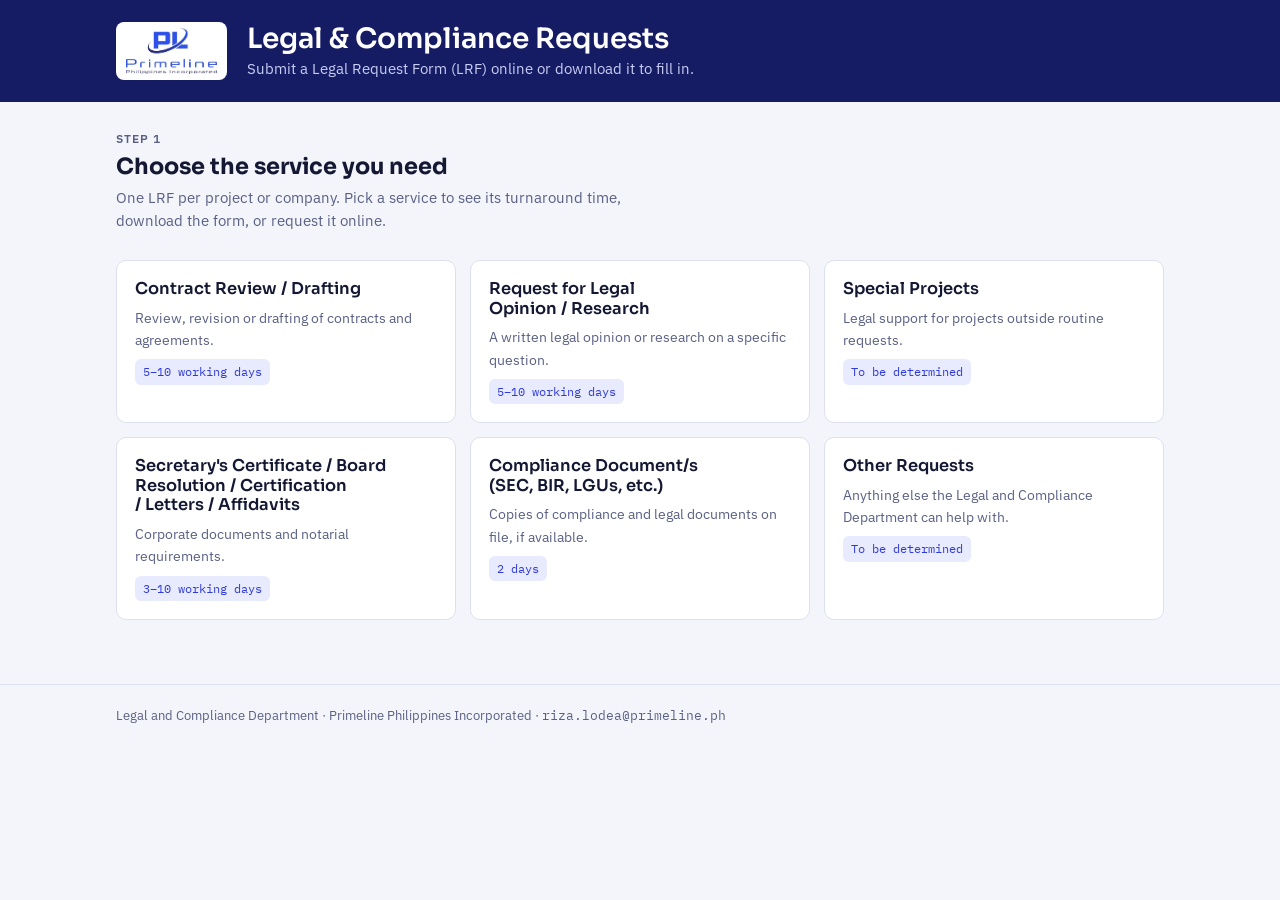
==== legal/index.html @ 555d3fc2 "Add Primeline Legal & Compliance request portal under /legal Co-Authored-By: Claude Opus 5.5 <norepl" ====
<!doctype html>
<html lang="en">
<head>
<meta charset="utf-8">
<meta name="viewport" content="width=device-width,initial-scale=1">
<title>Primeline Legal Requests</title>
<meta name="description" content="Request legal and compliance services from Primeline Philippines Incorporated.">
<link rel="icon" href="logo.jpeg">
<link rel="preconnect" href="https://fonts.googleapis.com">
<link rel="stylesheet" href="https://fonts.googleapis.com/css2?family=Sora:wght@500;600;700&family=IBM+Plex+Sans:wght@400;500;600&family=IBM+Plex+Mono:wght@500&display=swap">
<style>
/* ===== SETTINGS ===== the inbox that receives every online request */
:root{
  --bg:#f4f5fb; --surface:#ffffff; --ink:#141833; --muted:#5a6085; --line:#dde0ef;
  --brand:#2f3bd9; --brand-ink:#ffffff; --brand-soft:#e8eafd; --navy:#151c63;
  --ok:#1f7a4d; --ok-soft:#e3f4ea; --err:#b4233c;
  --f-display:"Sora","Segoe UI",system-ui,sans-serif;
  --f-body:"IBM Plex Sans","Segoe UI",system-ui,sans-serif;
  --f-mono:"IBM Plex Mono",ui-monospace,Menlo,monospace;
  --r:10px; color-scheme:light;
}
@media (prefers-color-scheme: dark){:root{
  --bg:#0c0f22; --surface:#151935; --ink:#e7e9f8; --muted:#9ca2c8; --line:#2a2f57;
  --brand:#7f8aff; --brand-ink:#0c0f22; --brand-soft:#20265a; --navy:#0a0d2b;
  --ok:#6fd39e; --ok-soft:#173a2a; --err:#ff8a9d; color-scheme:dark}}
*{box-sizing:border-box}
body{margin:0;background:var(--bg);color:var(--ink);font-family:var(--f-body);font-size:15px;line-height:1.55}
img{max-width:100%}
[hidden]{display:none!important}
.wrap{max-width:1080px;margin:0 auto;padding-left:max(16px,env(safe-area-inset-left,0px));padding-right:max(16px,env(safe-area-inset-right,0px))}
h1,h2,h3{font-family:var(--f-display);text-wrap:balance;margin:0;line-height:1.2}
button,input,select,textarea{font:inherit;color:inherit}
:focus-visible{outline:2px solid var(--brand);outline-offset:2px}
.band{background:var(--navy);color:#fff}
.band .wrap{display:flex;gap:20px;align-items:center;padding-block:22px;flex-wrap:wrap}
.logo{background:#fff;border-radius:8px;padding:6px 10px;display:flex}
.logo img{height:46px;width:auto;display:block}
.band h1{font-size:clamp(1.3rem,3vw,1.75rem);font-weight:600}
.band p{margin:2px 0 0;color:#c9cdf5;font-size:.92rem}
main{padding-block:28px 64px;display:grid;gap:28px}
.eyebrow{font-size:.74rem;letter-spacing:.09em;text-transform:uppercase;color:var(--muted);font-weight:600}
.lead{color:var(--muted);max-width:62ch;margin:6px 0 0}
.grid{display:grid;grid-template-columns:repeat(auto-fill,minmax(300px,1fr));gap:14px}
.svc{background:var(--surface);border:1px solid var(--line);border-radius:var(--r);padding:18px;text-align:left;cursor:pointer;display:grid;gap:8px;align-content:start;transition:border-color .15s}
.svc:hover{border-color:var(--brand)}
.svc[aria-pressed="true"]{border-color:var(--brand);box-shadow:0 0 0 2px var(--brand) inset}
.svc h3{font-size:1.02rem;font-weight:600}
.svc p{margin:0;color:var(--muted);font-size:.9rem}
.tat{font-family:var(--f-mono);font-size:.78rem;color:var(--brand);background:var(--brand-soft);border-radius:6px;padding:3px 8px;justify-self:start}
.panel{background:var(--surface);border:1px solid var(--line);border-radius:var(--r);padding:22px;display:grid;gap:16px}
.panel h2{font-size:1.3rem;font-weight:600}
.panel ul{margin:0;padding-left:20px;color:var(--muted)}
.actions{display:flex;gap:10px;flex-wrap:wrap}
.btn{border:1px solid var(--brand);background:var(--brand);color:var(--brand-ink);padding:10px 16px;border-radius:8px;cursor:pointer;font-weight:600;display:inline-flex;gap:8px;align-items:center;text-decoration:none}
.btn.ghost{background:transparent;color:var(--brand)}
.btn:disabled{opacity:.5;cursor:not-allowed}
.btn svg{width:16px;height:16px}
.hint{font-size:.85rem;color:var(--muted);margin:0}
.row{display:grid;grid-template-columns:repeat(auto-fit,minmax(240px,1fr));gap:16px}
.field{display:grid;gap:6px;min-width:0}
label,.lbl{font-weight:600;font-size:.88rem}
.req::after{content:" *";color:var(--err)}
input[type=text],input[type=email],input[type=date],select,textarea{width:100%;border:1px solid var(--line);background:var(--bg);border-radius:8px;padding:10px 12px}
textarea{min-height:110px;resize:vertical}
.checks{display:grid;grid-template-columns:repeat(auto-fit,minmax(260px,1fr));gap:8px}
.check{display:flex;gap:10px;align-items:flex-start;border:1px solid var(--line);border-radius:8px;padding:10px 12px;cursor:pointer;font-weight:500;font-size:.9rem}
.check input{margin-top:4px;accent-color:var(--brand)}
.check:has(input:checked){border-color:var(--brand);background:var(--brand-soft)}
.err{color:var(--err);font-size:.88rem;margin:0}
.notes{border-top:1px dashed var(--line);padding-top:14px;font-size:.84rem;color:var(--muted);display:grid;gap:4px}
.done{background:var(--ok-soft);border:1px solid var(--ok);border-radius:var(--r);padding:18px;display:grid;gap:8px}
.done h3{color:var(--ok);font-size:1.05rem}
.mono{font-family:var(--f-mono)}
.hp{position:absolute;left:-9999px}
footer{border-top:1px solid var(--line);padding-block:20px;color:var(--muted);font-size:.84rem}
</style>
</head>
<body>
<header class="band"><div class="wrap">
  <div class="logo"><img src="logo.jpeg" alt="Primeline Philippines Incorporated"></div>
  <div><h1>Legal &amp; Compliance Requests</h1><p>Submit a Legal Request Form (LRF) online or download it to fill in.</p></div>
</div></header>

<main class="wrap">
  <section>
    <div class="eyebrow">Step 1</div>
    <h2 style="font-size:1.4rem;margin-top:4px">Choose the service you need</h2>
    <p class="lead">One LRF per project or company. Pick a service to see its turnaround time, download the form, or request it online.</p>
  </section>
  <div class="grid" id="grid"></div>
  <div class="panel" id="detail" hidden></div>
  <div id="formArea" hidden></div>
</main>

<footer><div class="wrap">Legal and Compliance Department · Primeline Philippines Incorporated · <span class="mono" id="mailText"></span></div></footer>

<script>
/* ===== SETTINGS ===== */
const LEGAL_EMAIL = "riza.lodea@primeline.ph";        // receives every online request
const FORM_FILE   = "Legal-Request-Form-LRF.docx";          // downloadable form

const SERVICES = [
  {id:"contract",name:"Contract Review / Drafting",tat:"5–10 working days",blurb:"Review, revision or drafting of contracts and agreements.",bring:["Draft contract or the other party's version, if any","Key commercial terms and deadlines","Counterparty details"]},
  {id:"opinion",name:"Request for Legal Opinion / Research",tat:"5–10 working days",blurb:"A written legal opinion or research on a specific question.",bring:["The exact question to be answered","Background facts and related documents"]},
  {id:"special",name:"Special Projects",tat:"To be determined",blurb:"Legal support for projects outside routine requests.",bring:["Project brief and timeline","People involved and expected deliverables"]},
  {id:"corporate",name:"Secretary's Certificate / Board Resolution / Certification / Letters / Affidavits",tat:"3–10 working days",blurb:"Corporate documents and notarial requirements.",bring:["Purpose and the agency or party requiring it","Exact wording or format required, if prescribed"],tats:["Secretary's Certificate / Certification: 3 working days","Board Resolution: 5 working days","Letters, Affidavits and other legal documents: 5–10 working days"],subtypes:["Secretary's Certificate","Board Resolution","Certification","Letter","Affidavit"]},
  {id:"compliance",name:"Compliance Document/s (SEC, BIR, LGUs, etc.)",tat:"2 days",blurb:"Copies of compliance and legal documents on file, if available.",bring:["Which documents and for which company","Where and why they will be submitted"]},
  {id:"other",name:"Other Requests",tat:"To be determined",blurb:"Anything else the Legal and Compliance Department can help with.",bring:["A clear description of what you need"]},
];

const $=s=>document.querySelector(s);
const esc=s=>String(s??"").replace(/[&<>"']/g,c=>({"&":"&amp;","<":"&lt;",">":"&gt;",'"':"&quot;","'":"&#39;"}[c]));
const svcName=id=>(SERVICES.find(s=>s.id===id)||{}).name||id;
const ICON_DL='<svg viewBox="0 0 24 24" fill="none" stroke="currentColor" stroke-width="2" stroke-linecap="round" stroke-linejoin="round"><path d="M12 3v12m0 0-5-5m5 5 5-5M4 21h16"/></svg>';
const ICON_SEND='<svg viewBox="0 0 24 24" fill="none" stroke="currentColor" stroke-width="2" stroke-linecap="round" stroke-linejoin="round"><path d="M4 12h14m0 0-6-6m6 6-6 6"/></svg>';
let selected=null;
$("#mailText").textContent=LEGAL_EMAIL;

function manila(){const p=new Intl.DateTimeFormat("en-CA",{timeZone:"Asia/Manila",year:"numeric",month:"2-digit",day:"2-digit",hour:"2-digit",minute:"2-digit",hour12:false}).formatToParts(new Date());const g=t=>p.find(x=>x.type===t).value;return{ymd:`${g("year")}${g("month")}${g("day")}`,hour:+g("hour")%24,text:`${g("year")}-${g("month")}-${g("day")} ${g("hour")%24}:${g("minute")}`}}
function lrfNo(){const c="ABCDEFGHJKLMNPQRSTUVWXYZ23456789";let r="";for(let i=0;i<4;i++)r+=c[Math.floor(Math.random()*c.length)];return `LRF-${manila().ymd}-${r}`}

function renderGrid(){
  $("#grid").innerHTML=SERVICES.map(s=>`<button class="svc" data-id="${s.id}" aria-pressed="${selected===s.id}"><h3>${esc(s.name)}</h3><p>${esc(s.blurb)}</p><span class="tat">${esc(s.tat)}</span></button>`).join("");
  $("#grid").querySelectorAll(".svc").forEach(b=>b.onclick=()=>selectService(b.dataset.id));
}
function selectService(id){
  selected=id;renderGrid();const s=SERVICES.find(x=>x.id===id);const d=$("#detail");d.hidden=false;$("#formArea").hidden=true;
  d.innerHTML=`<div><div class="eyebrow">Step 2</div><h2 style="margin-top:4px">${esc(s.name)}</h2></div>
  <div class="row"><div><div class="lbl">Standard turnaround</div>${s.tats?`<ul>${s.tats.map(t=>`<li>${esc(t)}</li>`).join("")}</ul>`:`<p class="hint" style="font-size:.95rem">${esc(s.tat)}</p>`}<p class="hint" style="margin-top:6px">Counting starts when Legal confirms receipt of your LRF.</p></div>
  <div><div class="lbl">Have these ready</div><ul>${s.bring.map(t=>`<li>${esc(t)}</li>`).join("")}</ul></div></div>
  <div class="actions"><button class="btn" id="goOnline">${ICON_SEND} Request online</button><a class="btn ghost" href="${FORM_FILE}" download>${ICON_DL} Download request form (.docx)</a></div>
  <p class="hint">Prefer the paper form? Download it, fill it in, have your head sign it, and email it to <b>${LEGAL_EMAIL}</b>.</p>`;
  $("#goOnline").onclick=()=>openForm(id);
  d.scrollIntoView({behavior:"smooth",block:"start"});
}
function openForm(id){
  const a=$("#formArea");a.hidden=false;const today=new Date().toISOString().slice(0,10);
  a.innerHTML=`<form class="panel" id="lrf" novalidate>
   <div><div class="eyebrow">Step 3</div><h2 style="margin-top:4px">Legal Request Form</h2><p class="hint">Fields marked * are required. Legal will not accept LRFs with incomplete details.</p></div>
   <div class="row"><div class="field"><label class="req" for="f_name">Requestor</label><input type="text" id="f_name" autocomplete="name"></div>
     <div class="field"><label class="req" for="f_email">Your email</label><input type="email" id="f_email" autocomplete="email" placeholder="Where Legal can reply to you"></div></div>
   <div class="row"><div class="field"><label class="req" for="f_dept">Department</label><input type="text" id="f_dept"></div>
     <div class="field"><label class="req" for="f_proj">Project / Company</label><input type="text" id="f_proj" placeholder="One LRF per project or company"></div></div>
   <div class="field"><span class="lbl req">Specific request needed</span><div class="checks" id="f_svcs">${SERVICES.map(x=>`<label class="check"><input type="checkbox" value="${x.id}" ${x.id===id?"checked":""}> ${esc(x.name)}</label>`).join("")}</div></div>
   <div class="field" id="subWrap" ${id==="corporate"?"":"hidden"}><label for="f_sub">Corporate document type</label><select id="f_sub"><option value="">Select…</option>${SERVICES[3].subtypes.map(t=>`<option>${esc(t)}</option>`).join("")}</select></div>
   <div class="field" id="otherWrap" ${id==="other"?"":"hidden"}><label class="req" for="f_other">Other request (please specify)</label><input type="text" id="f_other"></div>
   <div class="field"><label class="req" for="f_purpose">Purpose / other details</label><textarea id="f_purpose" placeholder="What you need, why, and any deadlines or agencies involved."></textarea></div>
   <div class="row"><div class="field"><label class="req" for="f_need">Date needed</label><input type="date" id="f_need" min="${today}"></div>
     <div class="field"><label class="req" for="f_head">Requestor's head (approver)</label><input type="text" id="f_head" placeholder="Name of your department head"></div></div>
   <div class="field"><label for="f_ref">Supporting documents link</label><input type="text" id="f_ref" placeholder="Google Drive / OneDrive link (optional)"></div>
   <input type="text" class="hp" id="f_hp" tabindex="-1" autocomplete="off" aria-hidden="true">
   <label class="check" style="font-weight:500"><input type="checkbox" id="f_ok"> I confirm my department head has approved this request and the details are complete.</label>
   <p class="err" id="f_err" role="alert" hidden></p>
   <div class="actions"><button class="btn" type="submit" id="f_submit">${ICON_SEND} Submit request</button><button class="btn ghost" type="button" id="f_cancel">Cancel</button></div>
   <div class="notes"><span>Requests submitted after <b>6:00 PM</b> are counted as received the next working day.</span><span>Turnaround may be extended if signatories are unavailable on the date of request.</span></div>
  </form>`;
  const boxes=()=>[...a.querySelectorAll("#f_svcs input")];
  boxes().forEach(c=>c.onchange=()=>{const v=boxes().filter(x=>x.checked).map(x=>x.value);$("#subWrap").hidden=!v.includes("corporate");$("#otherWrap").hidden=!v.includes("other")});
  $("#f_cancel").onclick=()=>a.hidden=true;
  $("#lrf").onsubmit=e=>{e.preventDefault();submit(boxes)};
  a.scrollIntoView({behavior:"smooth",block:"start"});
}
async function submit(boxes){
  const v=k=>$("#"+k).value.trim();const err=$("#f_err");
  const services=boxes().filter(x=>x.checked).map(x=>x.value);const miss=[];
  if(!v("f_name"))miss.push("requestor");
  if(!/^[^\s@]+@[^\s@]+\.[^\s@]+$/.test(v("f_email")))miss.push("a valid email");
  if(!v("f_dept"))miss.push("department");if(!v("f_proj"))miss.push("project/company");
  if(!services.length)miss.push("at least one request type");
  if(services.includes("other")&&!v("f_other"))miss.push("the other request");
  if(!v("f_purpose"))miss.push("purpose/details");if(!v("f_need"))miss.push("date needed");if(!v("f_head"))miss.push("requestor's head");
  if(miss.length){err.textContent="Please add: "+miss.join(", ")+".";err.hidden=false;return}
  if(!$("#f_ok").checked){err.textContent="Please confirm your department head has approved this request.";err.hidden=false;return}
  if(v("f_hp"))return;
  err.hidden=true;const btn=$("#f_submit");btn.disabled=true;btn.textContent="Submitting…";
  const no=lrfNo();const m=manila();const after=m.hour>=18;
  const reqText=services.map(s=>svcName(s)+(s==="corporate"&&v("f_sub")?` (${v("f_sub")})`:"")+(s==="other"?`: ${v("f_other")}`:"")).join("; ");
  const payload={
    _subject:`New LRF ${no} – ${v("f_proj")} (${v("f_dept")})`,
    _template:"table", _captcha:"false",
    _autoresponse:`Thank you. Your Legal Request Form ${no} has been received by the Legal and Compliance Department of Primeline Philippines Incorporated. Turnaround time starts once Legal confirms receipt.${after?" Your request was submitted after 6:00 PM, so it counts as received the next working day.":""}`,
    "LRF No.":no, "Date & time submitted":m.text+" (Manila)"+(after?" – after 6 PM, counts as next working day":""),
    "Requestor":v("f_name"), email:v("f_email"), "Department":v("f_dept"), "Project / Company":v("f_proj"),
    "Request needed":reqText, "Purpose / other details":v("f_purpose"), "Date needed":v("f_need"),
    "Requestor's head":v("f_head"), "Supporting documents":v("f_ref")||"—"
  };
  try{
    const r=await fetch("https://formsubmit.co/ajax/"+LEGAL_EMAIL,{method:"POST",headers:{"Content-Type":"application/json","Accept":"application/json"},body:JSON.stringify(payload)});
    const j=await r.json().catch(()=>({}));
    if(!r.ok||String(j.success)==="false")throw new Error(j.message||"failed");
    $("#formArea").innerHTML=`<div class="done"><h3>Request submitted to the Legal and Compliance Department.</h3>
      <div>Your LRF number: <b class="mono">${esc(no)}</b></div>
      <p class="hint">A confirmation has been sent to ${esc(v("f_email"))}. ${after?"It was submitted after 6:00 PM, so it counts as received the next working day. ":""}Turnaround starts once Legal confirms receipt.</p>
      <div class="actions"><button class="btn ghost" id="another">Submit another request</button></div></div>`;
    $("#another").onclick=()=>{$("#formArea").hidden=true;$("#detail").hidden=true;selected=null;renderGrid();scrollTo({top:0})};
  }catch(e){
    btn.disabled=false;btn.innerHTML=ICON_SEND+" Submit request";err.hidden=false;
    err.textContent="Your request didn't go through. Check your connection and try again, or download the form and email it to "+LEGAL_EMAIL+".";
  }
}
renderGrid();
</script>
</body>
</html>
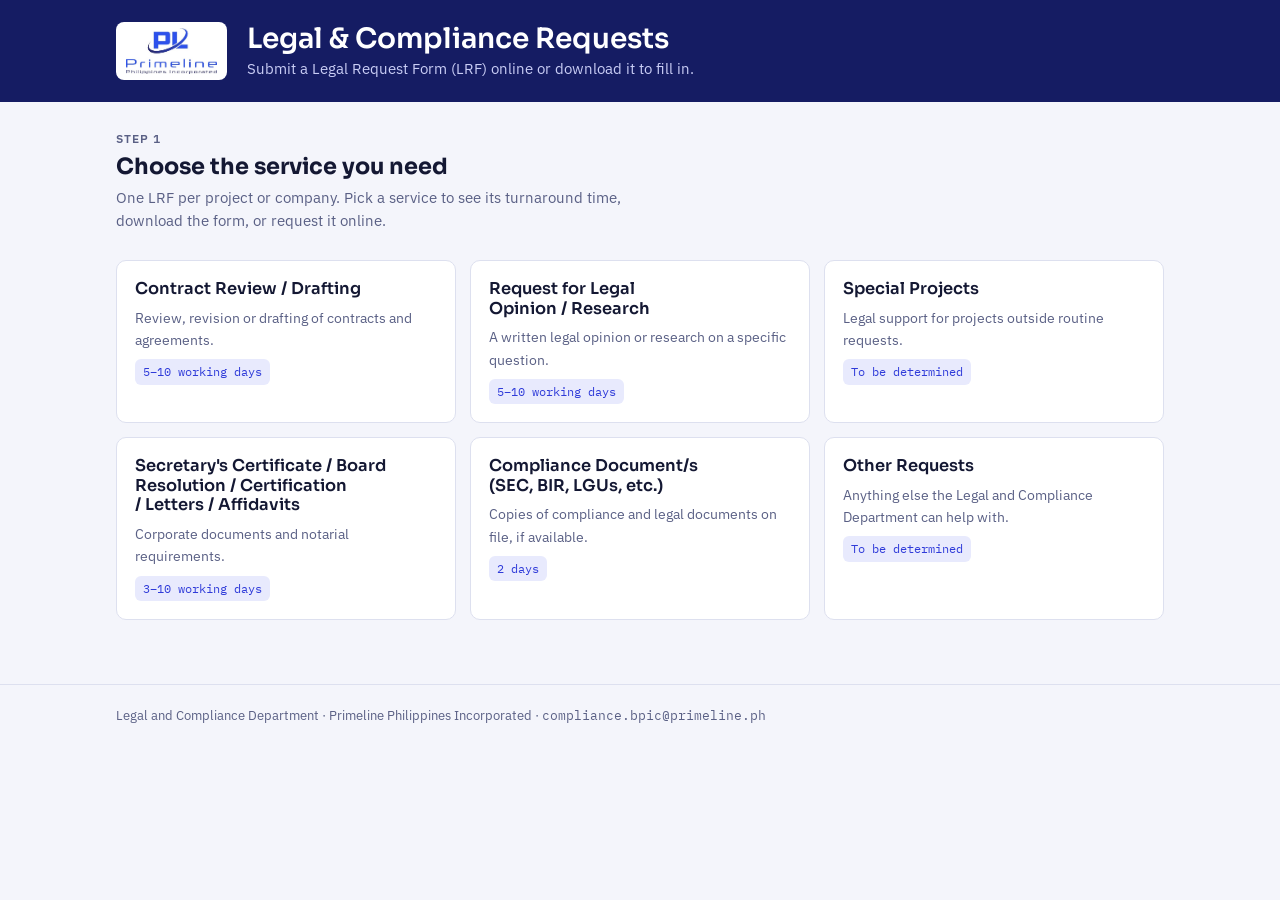
==== commit e3d44752: "Legal portal: paper LRF goes to compliance.bpic@primeline.ph Co-Authored-By: Claude Opus 5.5 <norepl" ====
--- a/legal/index.html
+++ b/legal/index.html
@@ -97,6 +97,7 @@
 <script>
 /* ===== SETTINGS ===== */
 const LEGAL_EMAIL = "riza.lodea@primeline.ph";        // receives every online request
+const PAPER_EMAIL = "compliance.bpic@primeline.ph";   // where customers email the downloaded form
 const FORM_FILE   = "Legal-Request-Form-LRF.docx";          // downloadable form
 
 const SERVICES = [
@@ -114,7 +115,7 @@
 const ICON_DL='<svg viewBox="0 0 24 24" fill="none" stroke="currentColor" stroke-width="2" stroke-linecap="round" stroke-linejoin="round"><path d="M12 3v12m0 0-5-5m5 5 5-5M4 21h16"/></svg>';
 const ICON_SEND='<svg viewBox="0 0 24 24" fill="none" stroke="currentColor" stroke-width="2" stroke-linecap="round" stroke-linejoin="round"><path d="M4 12h14m0 0-6-6m6 6-6 6"/></svg>';
 let selected=null;
-$("#mailText").textContent=LEGAL_EMAIL;
+$("#mailText").textContent=PAPER_EMAIL;
 
 function manila(){const p=new Intl.DateTimeFormat("en-CA",{timeZone:"Asia/Manila",year:"numeric",month:"2-digit",day:"2-digit",hour:"2-digit",minute:"2-digit",hour12:false}).formatToParts(new Date());const g=t=>p.find(x=>x.type===t).value;return{ymd:`${g("year")}${g("month")}${g("day")}`,hour:+g("hour")%24,text:`${g("year")}-${g("month")}-${g("day")} ${g("hour")%24}:${g("minute")}`}}
 function lrfNo(){const c="ABCDEFGHJKLMNPQRSTUVWXYZ23456789";let r="";for(let i=0;i<4;i++)r+=c[Math.floor(Math.random()*c.length)];return `LRF-${manila().ymd}-${r}`}
@@ -129,7 +130,7 @@
   <div class="row"><div><div class="lbl">Standard turnaround</div>${s.tats?`<ul>${s.tats.map(t=>`<li>${esc(t)}</li>`).join("")}</ul>`:`<p class="hint" style="font-size:.95rem">${esc(s.tat)}</p>`}<p class="hint" style="margin-top:6px">Counting starts when Legal confirms receipt of your LRF.</p></div>
   <div><div class="lbl">Have these ready</div><ul>${s.bring.map(t=>`<li>${esc(t)}</li>`).join("")}</ul></div></div>
   <div class="actions"><button class="btn" id="goOnline">${ICON_SEND} Request online</button><a class="btn ghost" href="${FORM_FILE}" download>${ICON_DL} Download request form (.docx)</a></div>
-  <p class="hint">Prefer the paper form? Download it, fill it in, have your head sign it, and email it to <b>${LEGAL_EMAIL}</b>.</p>`;
+  <p class="hint">Prefer the paper form? Download it, fill it in, have your head sign it, and email it to <b>${PAPER_EMAIL}</b>.</p>`;
   $("#goOnline").onclick=()=>openForm(id);
   d.scrollIntoView({behavior:"smooth",block:"start"});
 }
@@ -195,7 +196,7 @@
     $("#another").onclick=()=>{$("#formArea").hidden=true;$("#detail").hidden=true;selected=null;renderGrid();scrollTo({top:0})};
   }catch(e){
     btn.disabled=false;btn.innerHTML=ICON_SEND+" Submit request";err.hidden=false;
-    err.textContent="Your request didn't go through. Check your connection and try again, or download the form and email it to "+LEGAL_EMAIL+".";
+    err.textContent="Your request didn't go through. Check your connection and try again, or download the form and email it to "+PAPER_EMAIL+".";
   }
 }
 renderGrid();
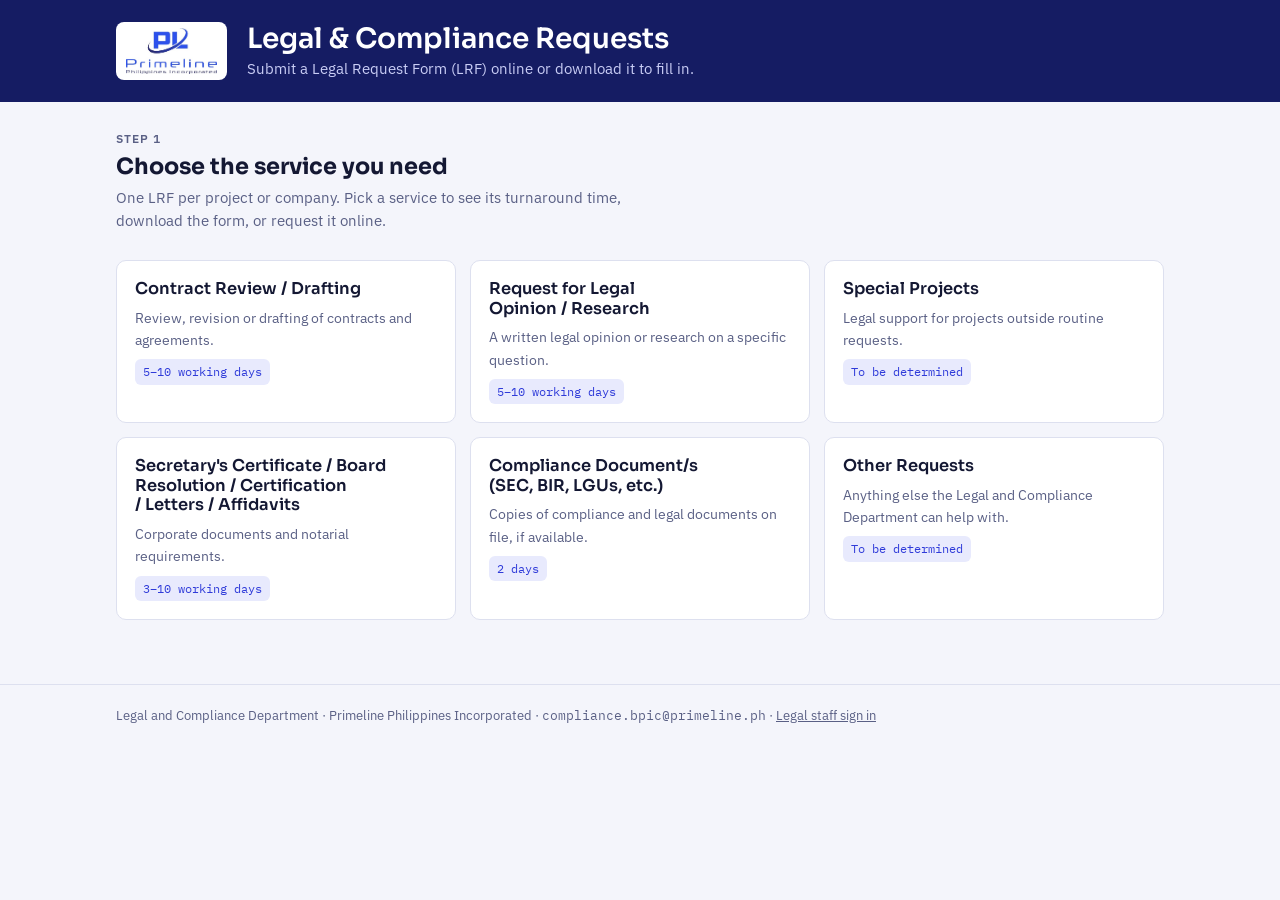
==== commit e77b42bd: "Legal portal: add legal officer inbox (admin.html) and Google Sheet support Co-Authored-By: Claude O" ====
--- a/legal/index.html
+++ b/legal/index.html
@@ -92,12 +92,13 @@
   <div id="formArea" hidden></div>
 </main>
 
-<footer><div class="wrap">Legal and Compliance Department · Primeline Philippines Incorporated · <span class="mono" id="mailText"></span></div></footer>
+<footer><div class="wrap">Legal and Compliance Department · Primeline Philippines Incorporated · <span class="mono" id="mailText"></span> · <a href="admin.html" style="color:inherit">Legal staff sign in</a></div></footer>
 
 <script>
 /* ===== SETTINGS ===== */
 const LEGAL_EMAIL = "riza.lodea@primeline.ph";        // receives every online request
 const PAPER_EMAIL = "compliance.bpic@primeline.ph";   // where customers email the downloaded form
+const SCRIPT_URL  = "";                                 // Legal Google Sheet web app URL (Apps Script). Empty = email-only mode
 const FORM_FILE   = "Legal-Request-Form-LRF.docx";          // downloadable form
 
 const SERVICES = [
@@ -186,11 +187,21 @@
     "Requestor's head":v("f_head"), "Supporting documents":v("f_ref")||"—"
   };
   try{
-    const r=await fetch("https://formsubmit.co/ajax/"+LEGAL_EMAIL,{method:"POST",headers:{"Content-Type":"application/json","Accept":"application/json"},body:JSON.stringify(payload)});
-    const j=await r.json().catch(()=>({}));
-    if(!r.ok||String(j.success)==="false")throw new Error(j.message||"failed");
+    let no2=no;
+    if(SCRIPT_URL){ // saves to the Legal Google Sheet and emails Legal + the customer
+      const request={requestor:v("f_name"),email:v("f_email"),department:v("f_dept"),project:v("f_proj"),request:reqText,
+        purpose:v("f_purpose"),dateNeeded:v("f_need"),head:v("f_head"),reference:v("f_ref")};
+      const r=await fetch(SCRIPT_URL,{method:"POST",headers:{"Content-Type":"text/plain;charset=utf-8"},body:JSON.stringify({action:"submit",request})});
+      const j=await r.json();
+      if(!j.ok)throw new Error(j.error||"failed");
+      no2=j.lrfNo;
+    } else {
+      const r=await fetch("https://formsubmit.co/ajax/"+LEGAL_EMAIL,{method:"POST",headers:{"Content-Type":"application/json","Accept":"application/json"},body:JSON.stringify(payload)});
+      const j=await r.json().catch(()=>({}));
+      if(!r.ok||String(j.success)==="false")throw new Error(j.message||"failed");
+    }
     $("#formArea").innerHTML=`<div class="done"><h3>Request submitted to the Legal and Compliance Department.</h3>
-      <div>Your LRF number: <b class="mono">${esc(no)}</b></div>
+      <div>Your LRF number: <b class="mono">${esc(no2)}</b></div>
       <p class="hint">A confirmation has been sent to ${esc(v("f_email"))}. ${after?"It was submitted after 6:00 PM, so it counts as received the next working day. ":""}Turnaround starts once Legal confirms receipt.</p>
       <div class="actions"><button class="btn ghost" id="another">Submit another request</button></div></div>`;
     $("#another").onclick=()=>{$("#formArea").hidden=true;$("#detail").hidden=true;selected=null;renderGrid();scrollTo({top:0})};
